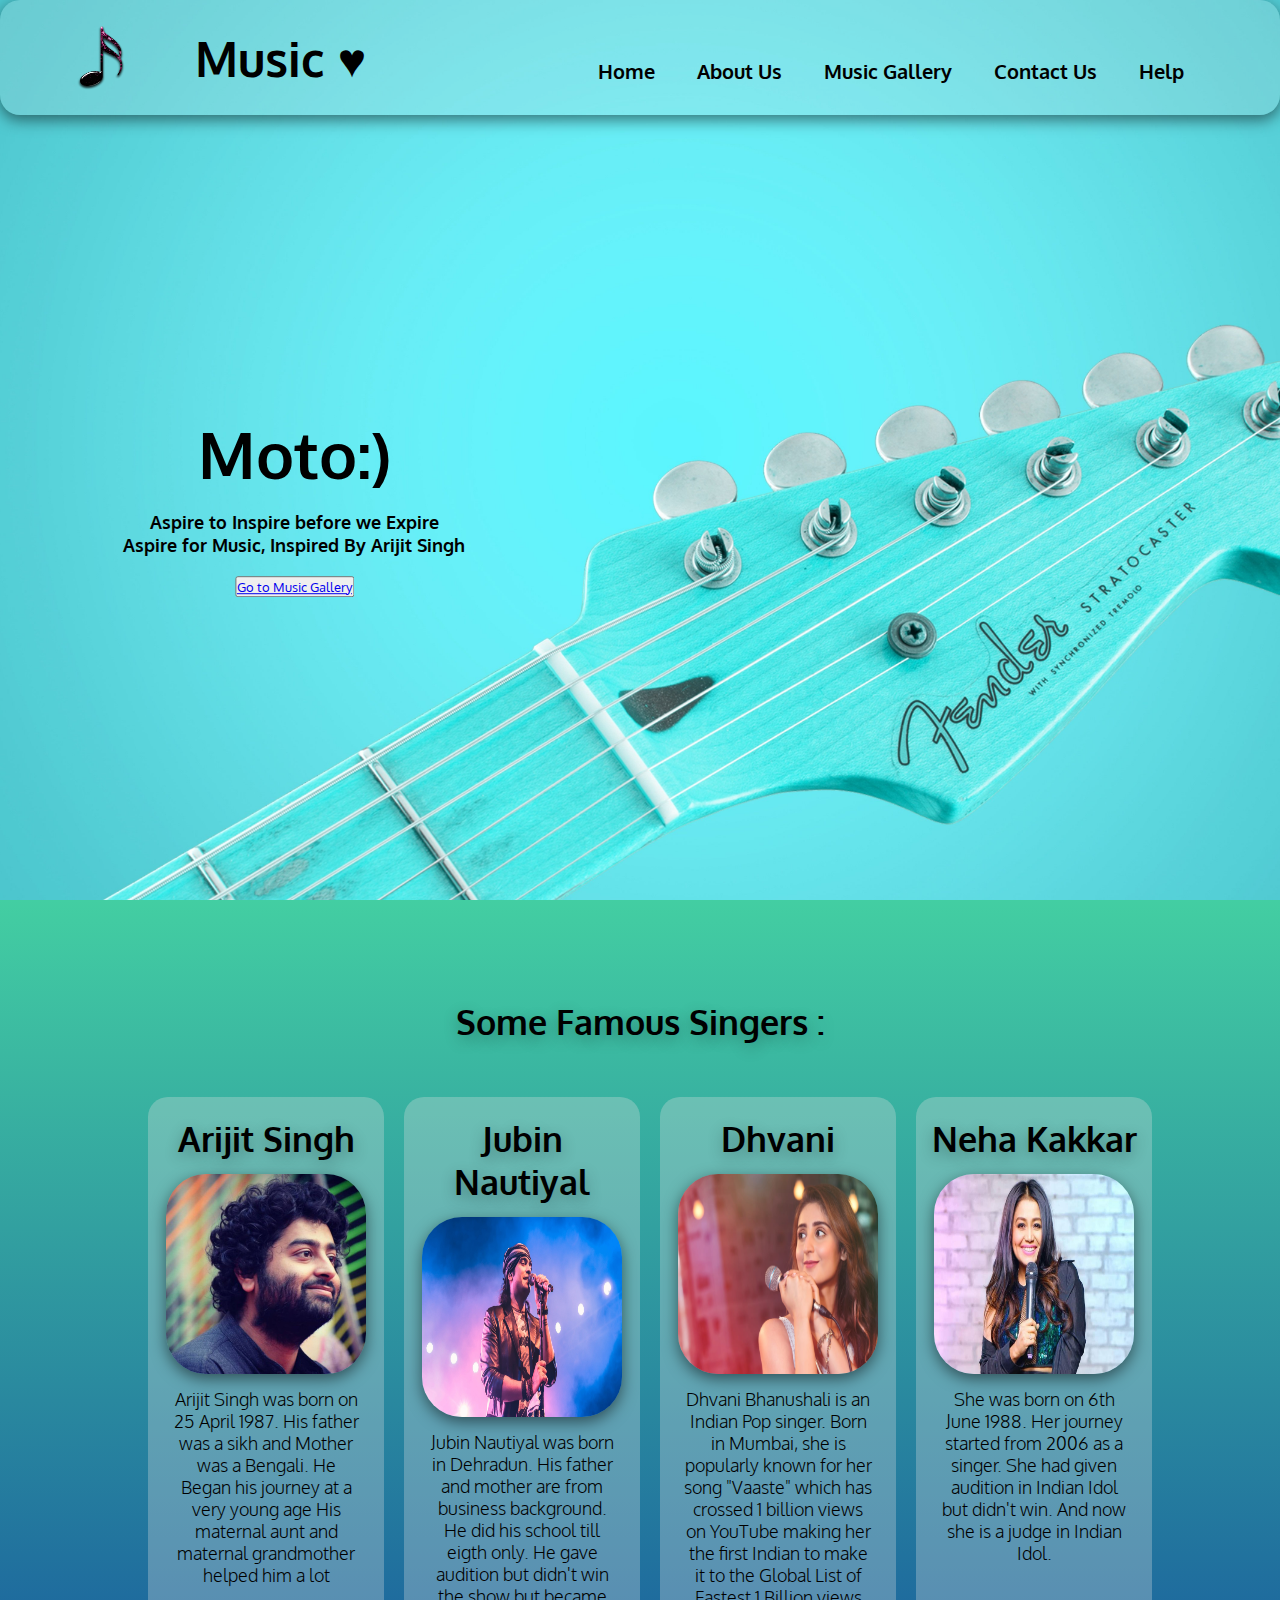
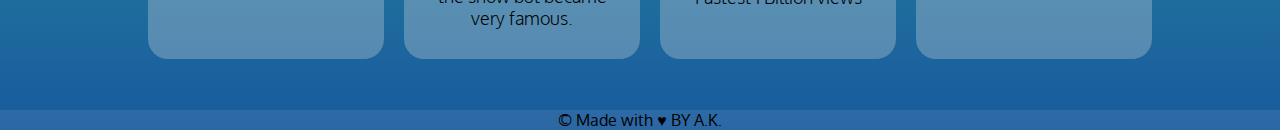
==== index.html @ fc8a0702 "Update index.html" ====
<!DOCTYPE html>
<html lang="en">

<head>
    <meta charset="UTF-8">
    <meta http-equiv="X-UA-Compatible" content="IE=edge">
    <meta name="viewport" content="width=device-width, initial-scale=1.0">
    <link rel="preconnect" href="https://fonts.gstatic.com">
    <link href="https://fonts.googleapis.com/css2?family=Oxygen&display=swap" rel="stylesheet">
    <link rel="stylesheet" href="https://stackpath.bootstrapcdn.com/font-awesome/4.7.0/css/font-awesome.min.css" integrity="sha384-wvfXpqpZZVQGK6TAh5PVlGOfQNHSoD2xbE+QkPxCAFlNEevoEH3Sl0sibVcOQVnN" crossorigin="anonymous">
    <title>Music Website</title>
    <link rel="stylesheet" href="style.css">
</head>

<body>
    <section class="header">
        <div id="navbar">
            <img src="icon2.png" id="icon">
            <h3 id="music">Music &#9829;</h3>
            <nav class="nav">
                <ul id="menuList">
                    <li id="menu-1"><a href="index.html">Home</a></li>
                    <li id="menu-2"><a href="index.html">About Us</a></li>
                    <li id="menu-3"><a href="index2.html">Music Gallery</a></li>
                    <li id="menu-4"><a href="index.html">Contact Us</a></li>
                    <li id="menu-5"><a href="index.html">Help</a></li>
                </ul>
            </nav>
            <i class="fa fa-bars" onclick="togglemenu()"></i>
        </div>
        <div class="text">
            <h1>Moto:)</h1>
            <p>Aspire to Inspire before we Expire <br> Aspire for Music, Inspired By Arijit Singh</p><br>
            <button type="button"><a href="index2.html">Go to Music Gallery</a></button>
        </div>
        <audio src="welcome.mp3" autoplay="" hidden></audio>
    </section>

    <section class="second">
        <section class="singers-list">
            <h3>Some Famous Singers :</h3>
            <div class="row">
                <div class="singers" id="arijit">
                    <h3>Arijit Singh</h3>
                    <img src="arijit.jpg" alt="" class="singer-img">
                    <p>Arijit Singh was born on 25 April 1987. His father was a sikh and Mother was a Bengali. He Began his journey at a very young age His maternal aunt and maternal grandmother helped him a lot</p>
                </div>
                <div class="singers" id="jubin">
                    <h3>Jubin Nautiyal</h3>
                    <img src="Jubin.jpeg" alt="" class="singer-img">
                    <p>Jubin Nautiyal was born in Dehradun. His father and mother are from business background. He did his school till eigth only. He gave audition but didn't win the show but became very famous.</p>
                </div>
                <div class="singers" id="dhvani">
                    <h3>Dhvani</h3>
                    <img src="Dhvani.jpeg" alt="" class="singer-img">
                    <p>Dhvani Bhanushali is an Indian Pop singer. Born in Mumbai, she is popularly known for her song "Vaaste" which has crossed 1 billion views on YouTube making her the first Indian to make it to the Global List of Fastest 1 Billion views</p>
                </div>
                <div class="singers" id="neha">
                    <h3>Neha Kakkar</h3>
                    <img src="neha.jpg" alt="" class="singer-img">
                    <p>She was born on 6th June 1988. Her journey started from 2006 as a singer. She had given audition in Indian Idol but didn't win. And now she is a judge in Indian Idol.</p>
                </div>
            </div>
        </section>
        <footer>&#169; Made with &#9829; BY A.K.</footer>
    </section>

    <script>
        var menuList = document.getElementById("menuList");
        menuList.style.maxHeight = "0px";

        function togglemenu() {
            if (menuList.style.maxHeight == "0px") {
                menuList.style.maxHeight = "300px";

            } else {
                menuList.style.maxHeight = "0px";
            }
        }
    </script>
</body>

</html>
---- style.css ----
/* Made by Ashish Kumar */


/* for all */

* {
    font-family: "Oxygen", sans-serif;
    padding: 0%;
    margin: 0%;
}


/* for section one and header */

.header {
    min-height: 100vh;
    width: 100%;
    background-image: url(music-bg.jpg);
    background-position: center;
    background-size: cover;
    position: relative;
}


/* navigation bar */

#navbar {
    display: flex;
    padding: 2% 6%;
    justify-content: space-between;
    align-items: center;
    background: rgba(225, 225, 225, 0.2);
    box-shadow: 0 5px 15px rgba(0, 0, 0, 0.5);
    border-radius: 20px;
}


/* logo */

#navbar img {
    width: 3rem;
    height: 4rem;
    padding: 0;
    margin: 0px;
}

div #music {
    margin-left: 70px;
    font-size: xxx-large;
}

nav {
    flex: 1;
    text-align: right;
}

nav ul li {
    list-style: none;
    display: inline-block;
    padding: 0px 19px;
    position: relative;
}

nav ul li a {
    text-decoration: none;
    font-size: 1.25rem;
    color: black;
    font-weight: 700;
    transition: 0.5s;
}


/* underline effect */

nav ul li a::after {
    content: "";
    width: 0%;
    height: 0.2rem;
    background: red;
    display: block;
    margin: auto;
    border-radius: 2rem;
    transition: 0.7s;
}


/* hover effect */

nav ul li a:active,
nav ul li a:hover {
    font-weight: bolder;
    color: rgb(255, 255, 255);
    text-shadow: 0 5px 15px rgba(0, 0, 0, 0.5);
}

nav ul li a:hover::after {
    width: 100%;
}


/* text written in image */

.text {
    width: 90%;
    top: 50%;
    left: 50%;
    transform: translate(-80%, -20%);
    position: absolute;
    text-align: center;
}

.text h1 {
    font-size: 4rem;
}

.text p {
    font-size: 1.15rem;
    font-weight: 600;
    margin-top: 1rem;
}


/* menu or hamburger */

.fa {
    display: none;
}


/* media querry */

@media only screen and (max-width: 700px) {
    /* navbar background effect */
    #navbar {
        background: rgba(225, 225, 225, 0.2);
        box-shadow: 0 5px 15px rgba(0, 0, 0, 0.5);
        border-radius: 20px;
    }
    /* logo */
    #navbar img {
        height: 45px;
        width: 40px;
    }
    /* moto text */
    .text {
        top: 50%;
        left: 50%;
        text-align: center;
        transform: translate(-50%, -110%);
    }
    /* Text Logo */
    div #music {
        margin-left: 40px;
        font-size: xxx-large;
    }
    /* hamburger */
    .fa {
        display: flex;
        font-size: xx-large;
    }
    /* navigation menu in phone */
    nav ul {
        background: linear-gradient(#005bea, #00c6fb);
        width: 100%;
        top: 75px;
        z-index: 2;
        height: 400px;
        right: 0px;
        position: absolute;
        box-shadow: 0 5px 15px rgba(0, 0, 0, 0.5);
        border-radius: 20px;
    }
    nav ul li {
        display: block;
        margin-top: 10px;
        margin-bottom: 10px;
    }
    nav ul li a {
        color: white;
    }
    nav ul li a:hover::after {
        width: 0%;
    }
    #menuList {
        overflow: hidden;
        transition: 0.5s;
    }
    section li {
        list-style: none;
        margin-top: 10px;
    }
    /* mobile view division of singers */
    .row {
        flex-direction: column;
    }
}


/* singers */

.second {
    background: linear-gradient(#43cea2, #185a9d);
}


/* list of singers */

.singers-list {
    overflow: hidden;
    width: 80%;
    margin: auto;
    text-align: center;
    padding-top: 100px;
}


/* all singers class */

.singers {
    flex: 40%;
    background: rgba(225, 225, 225, 0.3);
    border-radius: 20px;
    margin-bottom: 5%;
    padding: 20px 12px;
    box-sizing: border-box;
    margin-left: 20px;
    transition: 0.5s;
}

.singers:hover {
    box-shadow: 0 0 20px rgba(0, 0, 0, 0.3);
}


/* name of singers */

.singers h3 {
    text-shadow: 0 5px 15px rgba(0, 0, 0, 0.3);
    cursor: pointer;
}


/* singers images */

section .singer-img {
    width: 200px;
    height: 200px;
    box-shadow: 0 5px 15px rgba(0, 0, 0, 0.5);
    margin-top: 10px;
    border-radius: 40px;
}


/* hover effects and other effects */

.singers-list h3 {
    font-size: 34px;
    font-weight: 600;
    text-shadow: 0 5px 15px rgba(0, 0, 0, 0.3);
    cursor: pointer;
}

.singers-list h3:hover {
    text-shadow: 0 5px 15px rgba(0, 0, 0, 0.6);
}

.singers-list h3::after {
    content: "";
    width: 0%;
    height: 0.2rem;
    background: red;
    display: block;
    margin: auto;
    border-radius: 2rem;
    transition: 0.7s;
}

.singers-list h3:hover::after {
    width: 90%;
}


/* discription about singers */

.singers-list p {
    font-size: 18px;
    font-weight: 300;
    line-height: 22px;
    padding: 10px;
}


/* singers div */

.row {
    margin-top: 5%;
    display: flex;
    justify-content: space-between;
}

footer {
    background: rgba(225, 225, 225, 0.1);
    text-align: center;
}
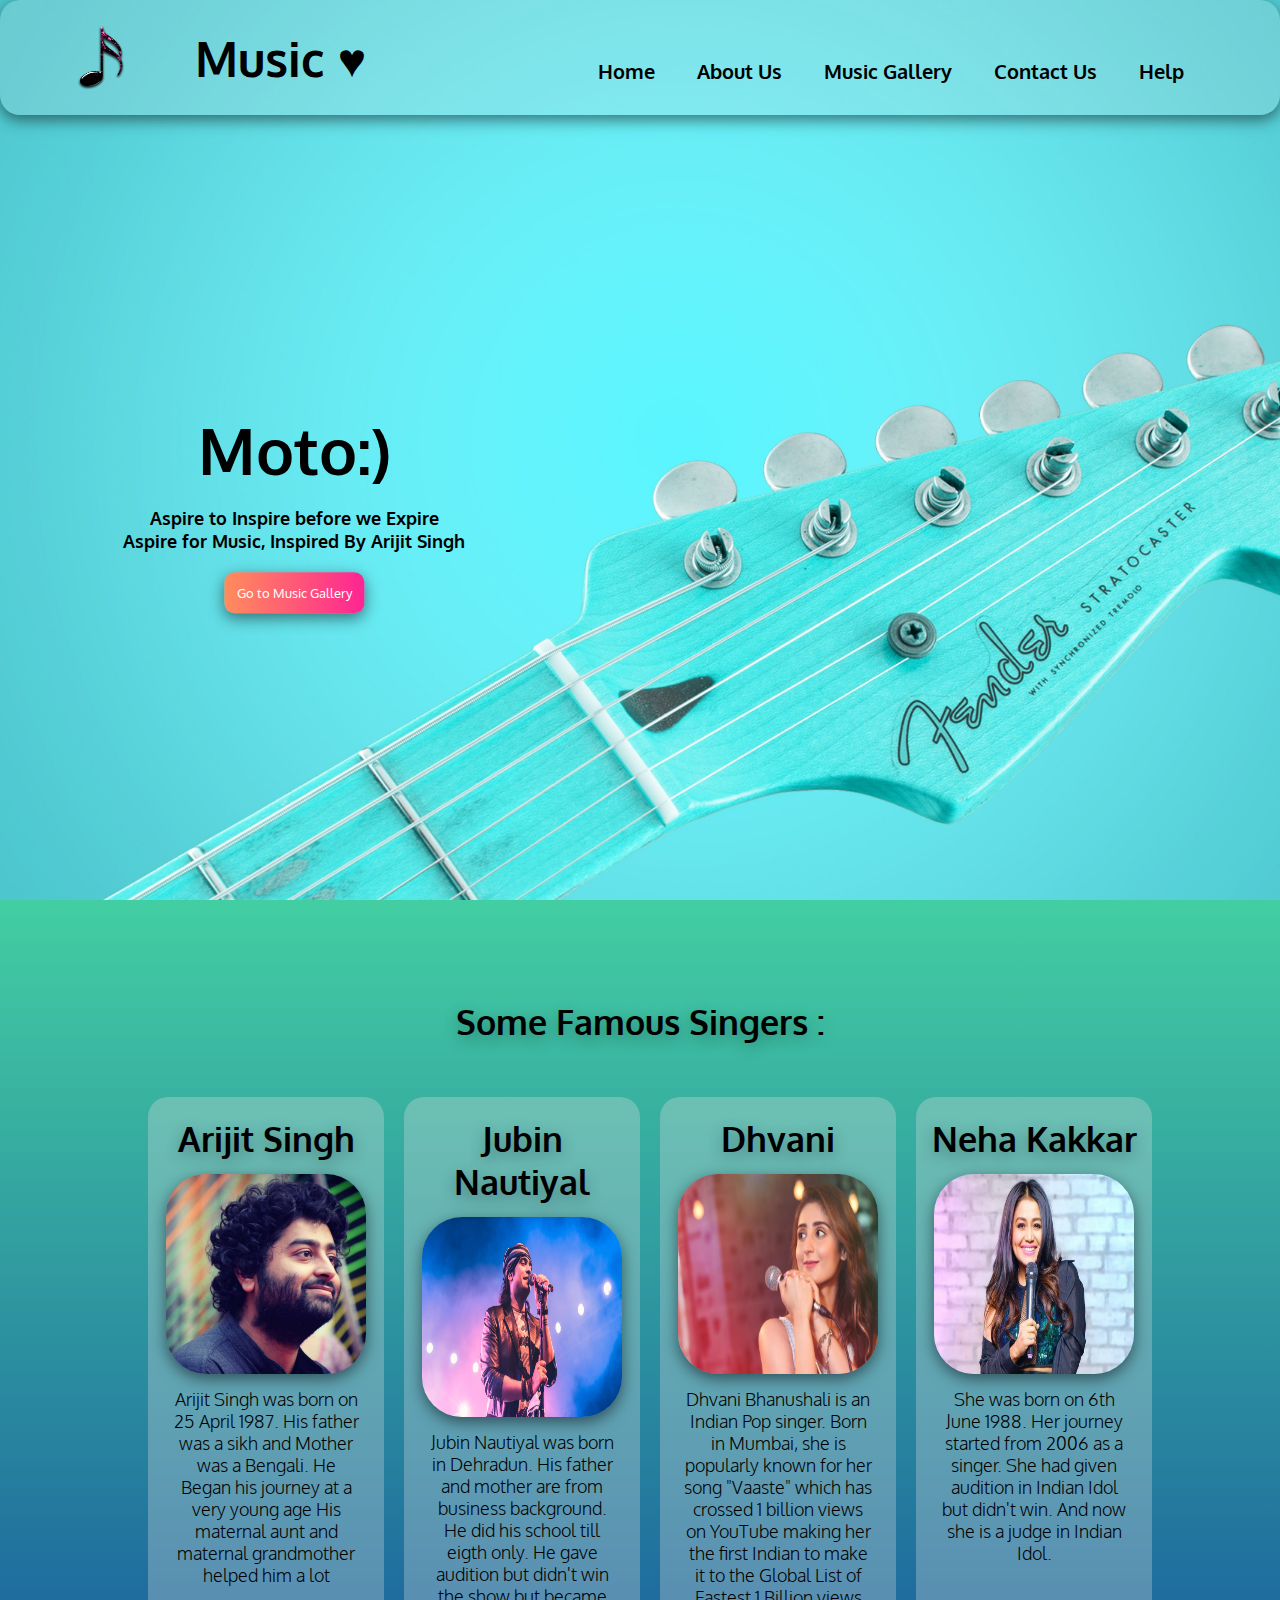
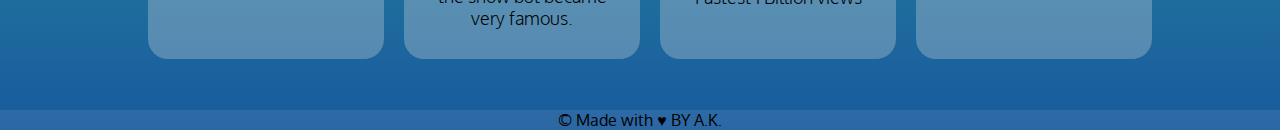
==== commit 38b26188: "Update index.html" ====
--- a/index.html
+++ b/index.html
@@ -22,7 +22,7 @@
                     <li id="menu-1"><a href="index.html">Home</a></li>
                     <li id="menu-2"><a href="index.html">About Us</a></li>
                     <li id="menu-3"><a href="index2.html">Music Gallery</a></li>
-                    <li id="menu-4"><a href="index.html">Contact Us</a></li>
+                    <li id="menu-4"><a href="contact us.html">Contact Us</a></li>
                     <li id="menu-5"><a href="index.html">Help</a></li>
                 </ul>
             </nav>
--- a/style.css
+++ b/style.css
@@ -119,6 +119,29 @@
     margin-top: 1rem;
 }
 
+/* button */
+
+button {
+    background: linear-gradient(to right, #ff8d5c, #fe2493);
+    margin: 0;
+    width: 140px;
+    border: 0;
+    padding: 12px 10px;
+    outline: none;
+    border-radius: 10px;
+    
+    transition: .5s;
+    box-shadow: 0 5px 15px rgba(0, 0, 0, 0.5);
+}
+
+button:hover {
+    width: 200px;
+}
+
+button a {
+    text-decoration: none;
+    color: #fff;
+}
 
 /* menu or hamburger */
 
@@ -146,7 +169,7 @@
         top: 50%;
         left: 50%;
         text-align: center;
-        transform: translate(-50%, -110%);
+        transform: translate(-50%, -80%);
     }
     /* Text Logo */
     div #music {
@@ -301,4 +324,4 @@
 footer {
     background: rgba(225, 225, 225, 0.1);
     text-align: center;
-}+}
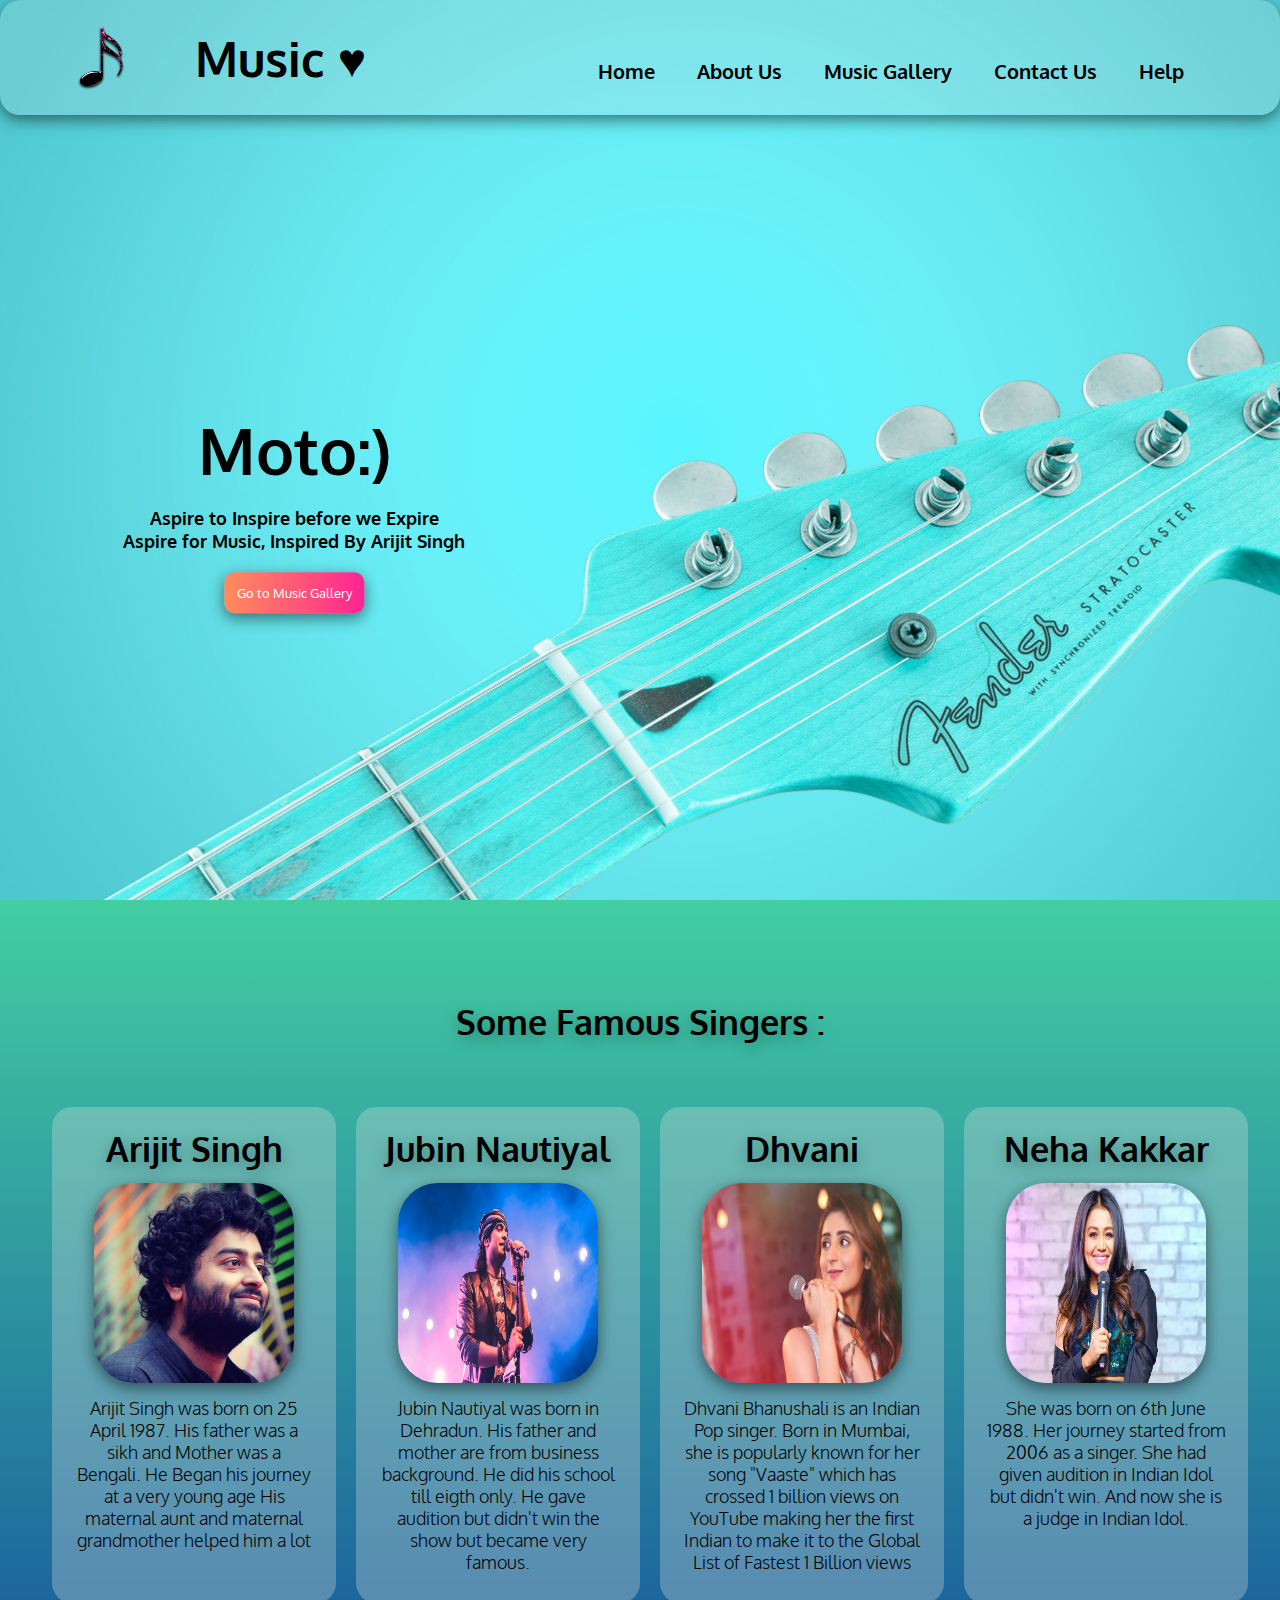
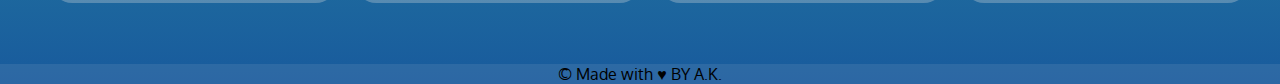
==== commit c26f966a: "Add files via upload" ====
--- a/index.html
+++ b/index.html
@@ -10,18 +10,20 @@
     <link rel="stylesheet" href="https://stackpath.bootstrapcdn.com/font-awesome/4.7.0/css/font-awesome.min.css" integrity="sha384-wvfXpqpZZVQGK6TAh5PVlGOfQNHSoD2xbE+QkPxCAFlNEevoEH3Sl0sibVcOQVnN" crossorigin="anonymous">
     <title>Music Website</title>
     <link rel="stylesheet" href="style.css">
+    <link rel="stylesheet" href="">
 </head>
 
 <body>
+    <audio src="welcome.mp3" autoplay="" hidden></audio>
     <section class="header">
         <div id="navbar">
             <img src="icon2.png" id="icon">
-            <h3 id="music">Music &#9829;</h3>
+            <h3 id="music">Music <span>&hearts;</span></h3>
             <nav class="nav">
                 <ul id="menuList">
                     <li id="menu-1"><a href="index.html">Home</a></li>
-                    <li id="menu-2"><a href="index.html">About Us</a></li>
-                    <li id="menu-3"><a href="index2.html">Music Gallery</a></li>
+                    <li id="menu-2"><a href="about.html">About Us</a></li>
+                    <li id="menu-3"><a href="gallery.html">Music Gallery</a></li>
                     <li id="menu-4"><a href="contact us.html">Contact Us</a></li>
                     <li id="menu-5"><a href="index.html">Help</a></li>
                 </ul>
@@ -31,9 +33,8 @@
         <div class="text">
             <h1>Moto:)</h1>
             <p>Aspire to Inspire before we Expire <br> Aspire for Music, Inspired By Arijit Singh</p><br>
-            <button type="button"><a href="index2.html">Go to Music Gallery</a></button>
+            <button type="button"><a href="gallery.html">Go to Music Gallery</a></button>
         </div>
-        <audio src="welcome.mp3" autoplay="" hidden></audio>
     </section>
 
     <section class="second">
@@ -62,7 +63,7 @@
                 </div>
             </div>
         </section>
-        <footer>&#169; Made with &#9829; BY A.K.</footer>
+        <footer>&#169; Made with <span>&hearts;</span> BY A.K.</footer>
     </section>
 
     <script>
--- a/style.css
+++ b/style.css
@@ -20,7 +20,9 @@
     background-size: cover;
     position: relative;
 }
-
+span{
+    color: black;
+}
 
 /* navigation bar */
 
@@ -65,7 +67,7 @@
     text-decoration: none;
     font-size: 1.25rem;
     color: black;
-    font-weight: 700;
+    font-weight: bolder;
     transition: 0.5s;
 }
 
@@ -230,7 +232,7 @@
 
 .singers-list {
     overflow: hidden;
-    width: 80%;
+    width: 95%;
     margin: auto;
     text-align: center;
     padding-top: 100px;
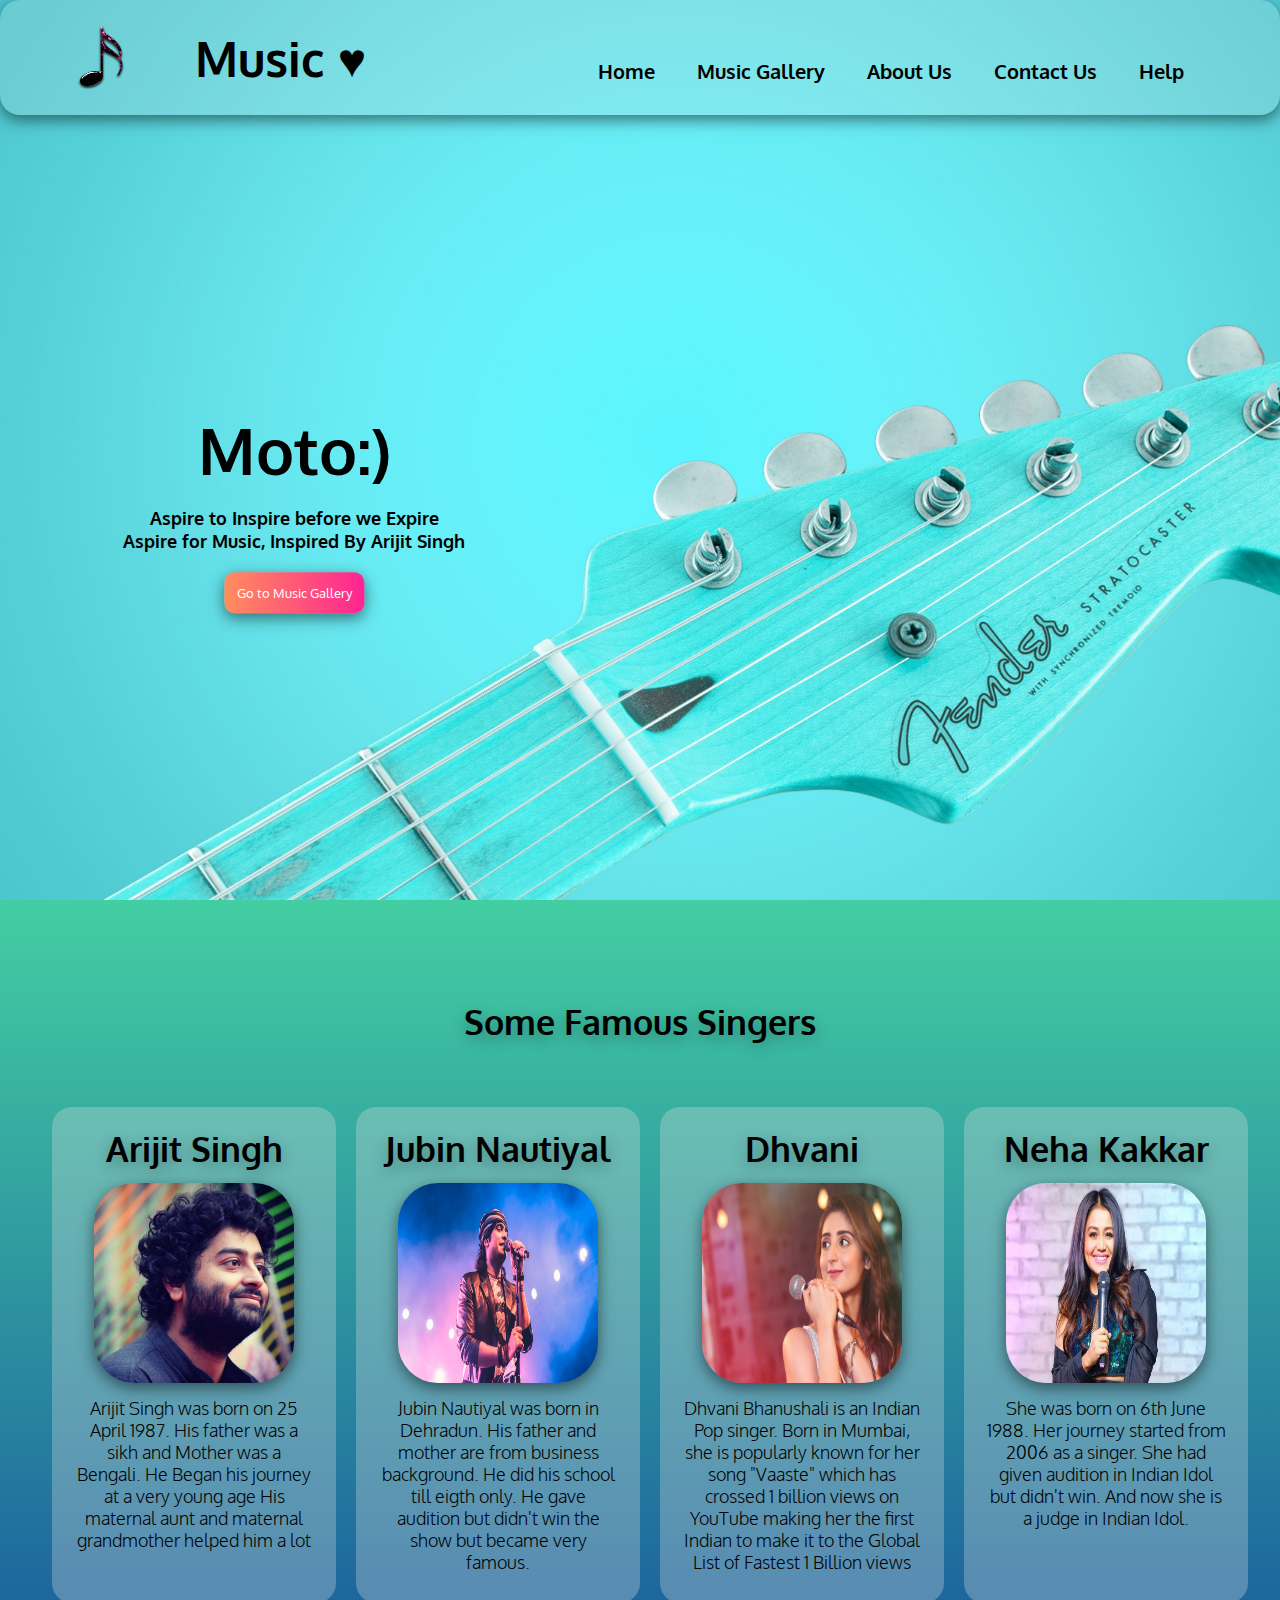
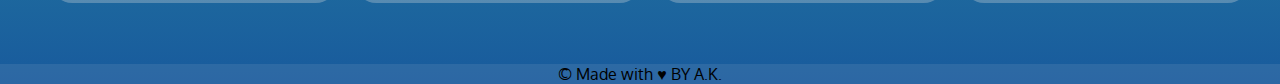
==== commit 6b9ba440: "Add files via upload" ====
--- a/index.html
+++ b/index.html
@@ -22,8 +22,8 @@
             <nav class="nav">
                 <ul id="menuList">
                     <li id="menu-1"><a href="index.html">Home</a></li>
+                    <li id="menu-3"><a href="gallery.html">Music Gallery</a></li>
                     <li id="menu-2"><a href="about.html">About Us</a></li>
-                    <li id="menu-3"><a href="gallery.html">Music Gallery</a></li>
                     <li id="menu-4"><a href="contact us.html">Contact Us</a></li>
                     <li id="menu-5"><a href="index.html">Help</a></li>
                 </ul>
@@ -39,7 +39,7 @@
 
     <section class="second">
         <section class="singers-list">
-            <h3>Some Famous Singers :</h3>
+            <h3>Some Famous Singers</h3>
             <div class="row">
                 <div class="singers" id="arijit">
                     <h3>Arijit Singh</h3>
--- a/style.css
+++ b/style.css
@@ -175,8 +175,9 @@
     }
     /* Text Logo */
     div #music {
-        margin-left: 40px;
-        font-size: xxx-large;
+        margin-left: 20px;
+        font-size: 2.5em;
+        align-self: center;
     }
     /* hamburger */
     .fa {
@@ -197,7 +198,7 @@
     }
     nav ul li {
         display: block;
-        margin-top: 10px;
+        margin-top: 15px;
         margin-bottom: 10px;
     }
     nav ul li a {
